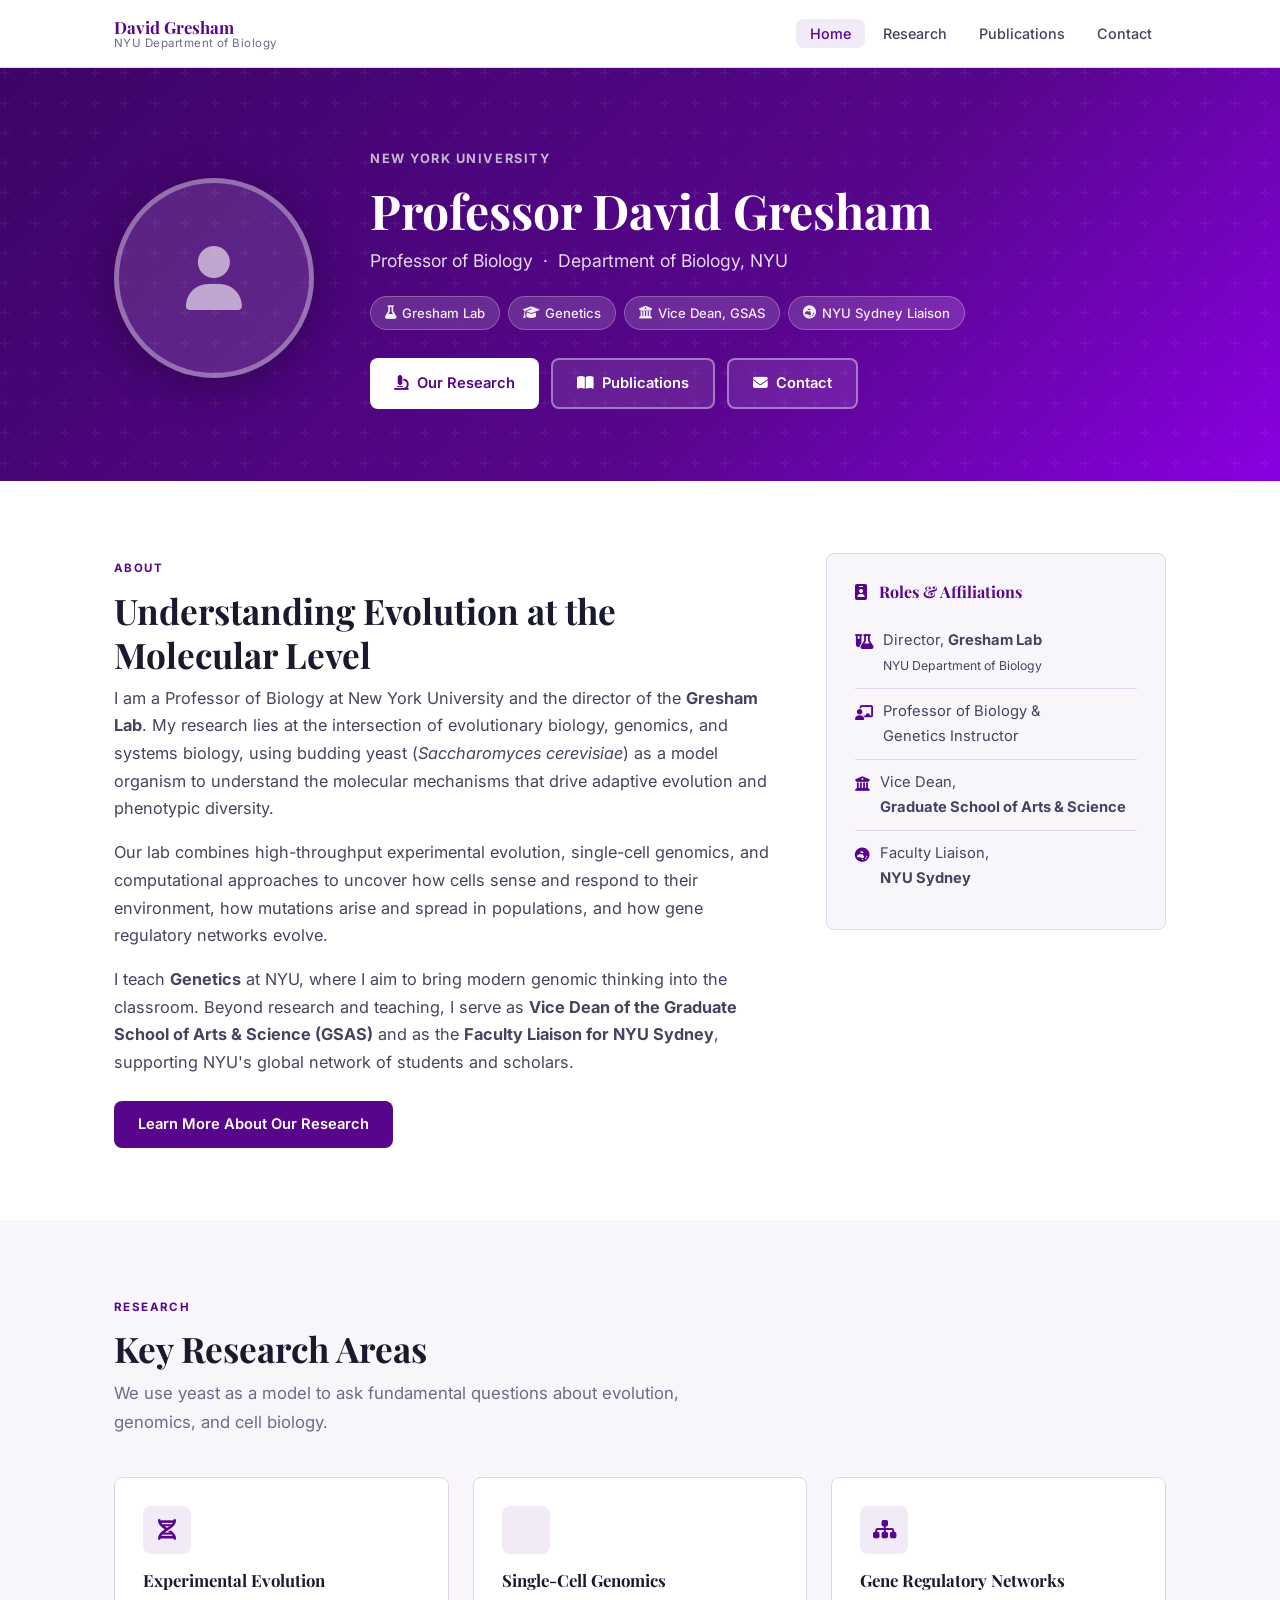
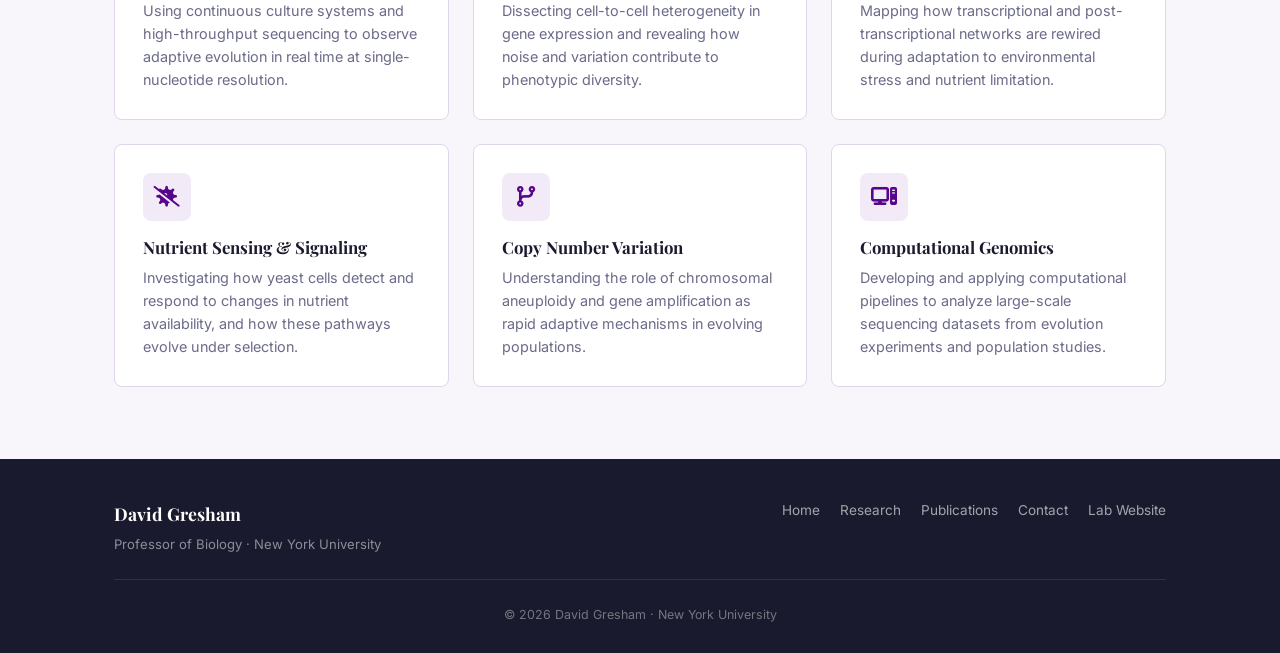
==== index.html @ 955e7662 "Add personal academic website with JSON-driven publications - Four-page static site (home, research," ====
<!DOCTYPE html>
<html lang="en">
<head>
  <meta charset="UTF-8" />
  <meta name="viewport" content="width=device-width, initial-scale=1.0" />
  <title>David Gresham | Professor of Biology, NYU</title>
  <meta name="description" content="David Gresham is a Professor of Biology at New York University, directing the Gresham Lab. Vice Dean of GSAS and Faculty Liaison for NYU Sydney." />

  <!-- Fonts -->
  <link rel="preconnect" href="https://fonts.googleapis.com" />
  <link rel="preconnect" href="https://fonts.gstatic.com" crossorigin />
  <link href="https://fonts.googleapis.com/css2?family=Inter:wght@400;500;600;700&family=Playfair+Display:wght@700&display=swap" rel="stylesheet" />

  <!-- Font Awesome -->
  <link rel="stylesheet" href="https://cdnjs.cloudflare.com/ajax/libs/font-awesome/6.5.0/css/all.min.css" crossorigin="anonymous" />

  <link rel="stylesheet" href="css/style.css" />
</head>
<body>

  <!-- ===== Navigation ===== -->
  <nav class="site-nav">
    <div class="container nav-inner">
      <a href="index.html" class="nav-brand">
        <span class="name">David Gresham</span>
        <span class="title">NYU Department of Biology</span>
      </a>
      <button class="nav-toggle" aria-label="Toggle menu" aria-expanded="false">
        <i class="fa-solid fa-bars"></i>
      </button>
      <ul class="nav-links">
        <li><a href="index.html">Home</a></li>
        <li><a href="research.html">Research</a></li>
        <li><a href="publications.html">Publications</a></li>
        <li><a href="contact.html">Contact</a></li>
      </ul>
    </div>
  </nav>

  <!-- ===== Hero ===== -->
  <header class="hero">
    <div class="container hero-inner">
      <div class="hero-photo-placeholder" aria-label="Photo of Professor David Gresham">
        <i class="fa-solid fa-user"></i>
      </div>
      <div class="hero-text">
        <p class="eyebrow">New York University</p>
        <h1>Professor David Gresham</h1>
        <p class="position">Professor of Biology &nbsp;·&nbsp; Department of Biology, NYU</p>
        <div class="hero-badges">
          <span class="hero-badge"><i class="fa-solid fa-flask"></i> Gresham Lab</span>
          <span class="hero-badge"><i class="fa-solid fa-graduation-cap"></i> Genetics</span>
          <span class="hero-badge"><i class="fa-solid fa-building-columns"></i> Vice Dean, GSAS</span>
          <span class="hero-badge"><i class="fa-solid fa-earth-oceania"></i> NYU Sydney Liaison</span>
        </div>
        <div class="hero-actions">
          <a href="research.html" class="btn btn-white">
            <i class="fa-solid fa-microscope"></i> Our Research
          </a>
          <a href="publications.html" class="btn btn-ghost">
            <i class="fa-solid fa-book-open"></i> Publications
          </a>
          <a href="contact.html" class="btn btn-ghost">
            <i class="fa-solid fa-envelope"></i> Contact
          </a>
        </div>
      </div>
    </div>
  </header>

  <!-- ===== About ===== -->
  <section class="about-section">
    <div class="container">
      <div class="about-grid">
        <div class="about-text">
          <span class="section-label">About</span>
          <h2 class="section-title">Understanding Evolution at the Molecular Level</h2>
          <p>
            I am a Professor of Biology at New York University and the director of the
            <strong>Gresham Lab</strong>. My research lies at the intersection of evolutionary
            biology, genomics, and systems biology, using budding yeast
            (<em>Saccharomyces cerevisiae</em>) as a model organism to understand the molecular
            mechanisms that drive adaptive evolution and phenotypic diversity.
          </p>
          <p>
            Our lab combines high-throughput experimental evolution, single-cell genomics,
            and computational approaches to uncover how cells sense and respond to their
            environment, how mutations arise and spread in populations, and how gene
            regulatory networks evolve.
          </p>
          <p>
            I teach <strong>Genetics</strong> at NYU, where I aim to bring modern genomic
            thinking into the classroom. Beyond research and teaching, I serve as
            <strong>Vice Dean of the Graduate School of Arts &amp; Science (GSAS)</strong> and
            as the <strong>Faculty Liaison for NYU Sydney</strong>, supporting
            NYU's global network of students and scholars.
          </p>
          <div style="margin-top:24px;">
            <a href="research.html" class="btn btn-primary">Learn More About Our Research</a>
          </div>
        </div>

        <aside>
          <div class="about-card">
            <h3><i class="fa-solid fa-id-badge"></i> &nbsp;Roles &amp; Affiliations</h3>
            <ul class="role-list">
              <li>
                <span class="role-icon"><i class="fa-solid fa-flask-vial"></i></span>
                <span>Director, <strong>Gresham Lab</strong><br><small>NYU Department of Biology</small></span>
              </li>
              <li>
                <span class="role-icon"><i class="fa-solid fa-chalkboard-user"></i></span>
                <span>Professor of Biology &amp;<br>Genetics Instructor</span>
              </li>
              <li>
                <span class="role-icon"><i class="fa-solid fa-building-columns"></i></span>
                <span>Vice Dean,<br><strong>Graduate School of Arts &amp; Science</strong></span>
              </li>
              <li>
                <span class="role-icon"><i class="fa-solid fa-earth-oceania"></i></span>
                <span>Faculty Liaison,<br><strong>NYU Sydney</strong></span>
              </li>
            </ul>
          </div>
        </aside>
      </div>
    </div>
  </section>

  <!-- ===== Research Highlights ===== -->
  <section class="highlights-section">
    <div class="container">
      <span class="section-label">Research</span>
      <h2 class="section-title">Key Research Areas</h2>
      <p class="section-subtitle">We use yeast as a model to ask fundamental questions about evolution, genomics, and cell biology.</p>

      <div class="highlights-grid">
        <div class="highlight-card">
          <div class="highlight-icon"><i class="fa-solid fa-dna"></i></div>
          <h3>Experimental Evolution</h3>
          <p>Using continuous culture systems and high-throughput sequencing to observe adaptive evolution in real time at single-nucleotide resolution.</p>
        </div>
        <div class="highlight-card">
          <div class="highlight-icon"><i class="fa-solid fa-chart-scatter"></i></div>
          <h3>Single-Cell Genomics</h3>
          <p>Dissecting cell-to-cell heterogeneity in gene expression and revealing how noise and variation contribute to phenotypic diversity.</p>
        </div>
        <div class="highlight-card">
          <div class="highlight-icon"><i class="fa-solid fa-sitemap"></i></div>
          <h3>Gene Regulatory Networks</h3>
          <p>Mapping how transcriptional and post-transcriptional networks are rewired during adaptation to environmental stress and nutrient limitation.</p>
        </div>
        <div class="highlight-card">
          <div class="highlight-icon"><i class="fa-solid fa-virus-slash"></i></div>
          <h3>Nutrient Sensing &amp; Signaling</h3>
          <p>Investigating how yeast cells detect and respond to changes in nutrient availability, and how these pathways evolve under selection.</p>
        </div>
        <div class="highlight-card">
          <div class="highlight-icon"><i class="fa-solid fa-code-branch"></i></div>
          <h3>Copy Number Variation</h3>
          <p>Understanding the role of chromosomal aneuploidy and gene amplification as rapid adaptive mechanisms in evolving populations.</p>
        </div>
        <div class="highlight-card">
          <div class="highlight-icon"><i class="fa-solid fa-computer"></i></div>
          <h3>Computational Genomics</h3>
          <p>Developing and applying computational pipelines to analyze large-scale sequencing datasets from evolution experiments and population studies.</p>
        </div>
      </div>
    </div>
  </section>

  <!-- ===== Footer ===== -->
  <footer class="site-footer">
    <div class="container">
      <div class="footer-inner">
        <div class="footer-brand">
          <div class="name">David Gresham</div>
          <p>Professor of Biology · New York University</p>
        </div>
        <nav class="footer-links" aria-label="Footer navigation">
          <a href="index.html">Home</a>
          <a href="research.html">Research</a>
          <a href="publications.html">Publications</a>
          <a href="contact.html">Contact</a>
          <a href="https://greshamlab.bio.nyu.edu" target="_blank" rel="noopener">Lab Website</a>
        </nav>
      </div>
      <p class="footer-copy">&copy; <span id="year"></span> David Gresham · New York University</p>
    </div>
  </footer>

  <script src="js/main.js"></script>
  <script>document.getElementById('year').textContent = new Date().getFullYear();</script>
</body>
</html>
---- css/style.css ----
/* ===== CSS Variables ===== */
:root {
  --nyu-purple: #57068c;
  --nyu-purple-dark: #3d0466;
  --nyu-purple-light: #8900e1;
  --nyu-purple-pale: #f3eaf8;
  --accent: #c471ed;
  --text-dark: #1a1a2e;
  --text-mid: #444460;
  --text-light: #6b6b8a;
  --bg: #ffffff;
  --bg-alt: #f8f6fb;
  --border: #e0d6ec;
  --max-width: 1100px;
  --nav-height: 68px;
  --radius: 8px;
  --shadow: 0 2px 16px rgba(87, 6, 140, 0.09);
  --shadow-lg: 0 8px 40px rgba(87, 6, 140, 0.14);
}

/* ===== Reset & Base ===== */
*, *::before, *::after { box-sizing: border-box; margin: 0; padding: 0; }

html { scroll-behavior: smooth; font-size: 16px; }

body {
  font-family: 'Inter', 'Segoe UI', system-ui, sans-serif;
  color: var(--text-dark);
  background: var(--bg);
  line-height: 1.7;
}

img { max-width: 100%; display: block; }
a { color: var(--nyu-purple); text-decoration: none; }
a:hover { color: var(--nyu-purple-light); }

ul { list-style: none; }

h1, h2, h3, h4 {
  font-family: 'Playfair Display', Georgia, serif;
  font-weight: 700;
  line-height: 1.25;
  color: var(--text-dark);
}

/* ===== Utility ===== */
.container {
  max-width: var(--max-width);
  margin: 0 auto;
  padding: 0 24px;
}

.section-label {
  display: inline-block;
  font-size: 0.72rem;
  font-weight: 700;
  letter-spacing: 0.12em;
  text-transform: uppercase;
  color: var(--nyu-purple);
  margin-bottom: 10px;
}

.section-title {
  font-size: clamp(1.6rem, 3vw, 2.2rem);
  margin-bottom: 8px;
}

.section-subtitle {
  color: var(--text-light);
  font-size: 1.05rem;
  max-width: 600px;
}

.tag {
  display: inline-block;
  background: var(--nyu-purple-pale);
  color: var(--nyu-purple);
  font-size: 0.78rem;
  font-weight: 600;
  border-radius: 20px;
  padding: 3px 12px;
  margin: 3px 2px;
}

.btn {
  display: inline-flex;
  align-items: center;
  gap: 8px;
  padding: 11px 24px;
  border-radius: var(--radius);
  font-weight: 600;
  font-size: 0.92rem;
  transition: all 0.2s;
  cursor: pointer;
  border: none;
}

.btn-primary {
  background: var(--nyu-purple);
  color: #fff;
}
.btn-primary:hover {
  background: var(--nyu-purple-dark);
  color: #fff;
  transform: translateY(-1px);
  box-shadow: var(--shadow);
}

.btn-outline {
  background: transparent;
  color: var(--nyu-purple);
  border: 2px solid var(--nyu-purple);
}
.btn-outline:hover {
  background: var(--nyu-purple-pale);
  color: var(--nyu-purple);
  transform: translateY(-1px);
}

/* ===== Navigation ===== */
.site-nav {
  position: sticky;
  top: 0;
  z-index: 100;
  background: rgba(255, 255, 255, 0.95);
  backdrop-filter: blur(10px);
  border-bottom: 1px solid var(--border);
  height: var(--nav-height);
}

.nav-inner {
  display: flex;
  align-items: center;
  justify-content: space-between;
  height: 100%;
}

.nav-brand {
  display: flex;
  flex-direction: column;
  line-height: 1.2;
}

.nav-brand .name {
  font-family: 'Playfair Display', Georgia, serif;
  font-size: 1.05rem;
  font-weight: 700;
  color: var(--nyu-purple);
}

.nav-brand .title {
  font-size: 0.72rem;
  color: var(--text-light);
  letter-spacing: 0.04em;
}

.nav-links {
  display: flex;
  gap: 4px;
  align-items: center;
}

.nav-links a {
  padding: 6px 14px;
  border-radius: var(--radius);
  font-size: 0.9rem;
  font-weight: 500;
  color: var(--text-mid);
  transition: all 0.18s;
}

.nav-links a:hover,
.nav-links a.active {
  background: var(--nyu-purple-pale);
  color: var(--nyu-purple);
}

.nav-toggle {
  display: none;
  background: none;
  border: none;
  cursor: pointer;
  color: var(--text-dark);
  font-size: 1.4rem;
  padding: 6px;
}

/* ===== Hero (Home) ===== */
.hero {
  background: linear-gradient(135deg, var(--nyu-purple-dark) 0%, var(--nyu-purple) 60%, var(--nyu-purple-light) 100%);
  color: white;
  padding: 80px 0 72px;
  overflow: hidden;
  position: relative;
}

.hero::before {
  content: '';
  position: absolute;
  inset: 0;
  background: url("data:image/svg+xml,%3Csvg width='60' height='60' viewBox='0 0 60 60' xmlns='http://www.w3.org/2000/svg'%3E%3Cg fill='none' fill-rule='evenodd'%3E%3Cg fill='%23ffffff' fill-opacity='0.04'%3E%3Cpath d='M36 34v-4h-2v4h-4v2h4v4h2v-4h4v-2h-4zm0-30V0h-2v4h-4v2h4v4h2V6h4V4h-4zM6 34v-4H4v4H0v2h4v4h2v-4h4v-2H6zM6 4V0H4v4H0v2h4v4h2V6h4V4H6z'/%3E%3C/g%3E%3C/g%3E%3C/svg%3E");
}

.hero-inner {
  position: relative;
  display: grid;
  grid-template-columns: auto 1fr;
  gap: 56px;
  align-items: center;
}

.hero-photo {
  width: 200px;
  height: 200px;
  border-radius: 50%;
  border: 5px solid rgba(255,255,255,0.35);
  box-shadow: 0 8px 40px rgba(0,0,0,0.3);
  object-fit: cover;
  background: rgba(255,255,255,0.15);
  display: flex;
  align-items: center;
  justify-content: center;
  flex-shrink: 0;
  overflow: hidden;
}

.hero-photo-placeholder {
  width: 200px;
  height: 200px;
  border-radius: 50%;
  border: 5px solid rgba(255,255,255,0.35);
  box-shadow: 0 8px 40px rgba(0,0,0,0.3);
  background: rgba(255,255,255,0.12);
  display: flex;
  align-items: center;
  justify-content: center;
  flex-shrink: 0;
  color: rgba(255,255,255,0.6);
  font-size: 4rem;
}

.hero-text .eyebrow {
  font-size: 0.8rem;
  font-weight: 700;
  letter-spacing: 0.12em;
  text-transform: uppercase;
  color: rgba(255,255,255,0.7);
  margin-bottom: 10px;
}

.hero-text h1 {
  color: white;
  font-size: clamp(2rem, 4vw, 3rem);
  margin-bottom: 6px;
}

.hero-text .position {
  font-size: 1.1rem;
  color: rgba(255,255,255,0.85);
  margin-bottom: 20px;
}

.hero-badges {
  display: flex;
  flex-wrap: wrap;
  gap: 8px;
  margin-bottom: 28px;
}

.hero-badge {
  display: inline-flex;
  align-items: center;
  gap: 6px;
  background: rgba(255,255,255,0.15);
  border: 1px solid rgba(255,255,255,0.25);
  color: rgba(255,255,255,0.92);
  font-size: 0.82rem;
  font-weight: 500;
  border-radius: 20px;
  padding: 5px 14px;
  backdrop-filter: blur(6px);
}

.hero-actions {
  display: flex;
  gap: 12px;
  flex-wrap: wrap;
}

.hero-actions .btn-white {
  background: white;
  color: var(--nyu-purple);
}
.hero-actions .btn-white:hover {
  background: rgba(255,255,255,0.9);
  color: var(--nyu-purple-dark);
  transform: translateY(-1px);
  box-shadow: 0 4px 16px rgba(0,0,0,0.2);
}

.hero-actions .btn-ghost {
  background: rgba(255,255,255,0.1);
  color: white;
  border: 2px solid rgba(255,255,255,0.4);
}
.hero-actions .btn-ghost:hover {
  background: rgba(255,255,255,0.2);
  color: white;
}

/* ===== About Section ===== */
.about-section {
  padding: 72px 0;
}

.about-grid {
  display: grid;
  grid-template-columns: 1fr 340px;
  gap: 56px;
  align-items: start;
}

.about-text p {
  color: var(--text-mid);
  margin-bottom: 16px;
  font-size: 1.02rem;
}

.about-text p:last-child { margin-bottom: 0; }

.about-card {
  background: var(--bg-alt);
  border: 1px solid var(--border);
  border-radius: var(--radius);
  padding: 28px;
}

.about-card h3 {
  font-size: 1rem;
  margin-bottom: 16px;
  color: var(--nyu-purple);
  display: flex;
  align-items: center;
  gap: 8px;
}

.role-list li {
  display: flex;
  align-items: flex-start;
  gap: 10px;
  padding: 10px 0;
  border-bottom: 1px solid var(--border);
  font-size: 0.92rem;
  color: var(--text-mid);
}
.role-list li:last-child { border-bottom: none; }

.role-list .role-icon {
  color: var(--nyu-purple);
  margin-top: 2px;
  flex-shrink: 0;
}

/* ===== Research Highlights (Home) ===== */
.highlights-section {
  padding: 72px 0;
  background: var(--bg-alt);
}

.highlights-grid {
  display: grid;
  grid-template-columns: repeat(3, 1fr);
  gap: 24px;
  margin-top: 40px;
}

.highlight-card {
  background: white;
  border: 1px solid var(--border);
  border-radius: var(--radius);
  padding: 28px;
  transition: box-shadow 0.2s, transform 0.2s;
}

.highlight-card:hover {
  box-shadow: var(--shadow-lg);
  transform: translateY(-3px);
}

.highlight-icon {
  width: 48px;
  height: 48px;
  border-radius: var(--radius);
  background: var(--nyu-purple-pale);
  color: var(--nyu-purple);
  display: flex;
  align-items: center;
  justify-content: center;
  font-size: 1.3rem;
  margin-bottom: 16px;
}

.highlight-card h3 {
  font-size: 1.05rem;
  margin-bottom: 8px;
}

.highlight-card p {
  font-size: 0.9rem;
  color: var(--text-light);
  line-height: 1.6;
}

/* ===== Page Header (inner pages) ===== */
.page-header {
  background: linear-gradient(135deg, var(--nyu-purple-dark) 0%, var(--nyu-purple) 100%);
  padding: 56px 0 52px;
  color: white;
}

.page-header h1 {
  color: white;
  font-size: clamp(1.8rem, 3vw, 2.6rem);
  margin-bottom: 8px;
}

.page-header p {
  color: rgba(255,255,255,0.78);
  font-size: 1.05rem;
}

/* ===== Research Page ===== */
.research-intro {
  padding: 64px 0 48px;
}

.research-intro-grid {
  display: grid;
  grid-template-columns: 1fr 1fr;
  gap: 48px;
  align-items: center;
}

.research-intro-text p {
  color: var(--text-mid);
  margin-bottom: 14px;
  font-size: 1.02rem;
}

.research-intro-visual {
  background: var(--nyu-purple-pale);
  border-radius: 12px;
  padding: 32px;
  border: 1px solid var(--border);
}

.research-stat-grid {
  display: grid;
  grid-template-columns: 1fr 1fr;
  gap: 20px;
}

.research-stat {
  text-align: center;
  padding: 20px 12px;
  background: white;
  border-radius: var(--radius);
  border: 1px solid var(--border);
}

.research-stat .num {
  font-family: 'Playfair Display', Georgia, serif;
  font-size: 2rem;
  font-weight: 700;
  color: var(--nyu-purple);
  display: block;
}

.research-stat .lbl {
  font-size: 0.8rem;
  color: var(--text-light);
  margin-top: 2px;
}

.research-areas {
  padding: 56px 0;
  background: var(--bg-alt);
}

.areas-grid {
  display: grid;
  grid-template-columns: repeat(2, 1fr);
  gap: 24px;
  margin-top: 36px;
}

.area-card {
  background: white;
  border: 1px solid var(--border);
  border-radius: var(--radius);
  padding: 32px;
  transition: box-shadow 0.2s;
}

.area-card:hover { box-shadow: var(--shadow); }

.area-num {
  font-size: 0.75rem;
  font-weight: 700;
  color: var(--nyu-purple);
  letter-spacing: 0.1em;
  text-transform: uppercase;
  margin-bottom: 10px;
}

.area-card h3 {
  font-size: 1.15rem;
  margin-bottom: 10px;
}

.area-card p {
  font-size: 0.92rem;
  color: var(--text-light);
  line-height: 1.65;
  margin-bottom: 16px;
}

.model-systems {
  padding: 56px 0;
}

.model-system-card {
  display: flex;
  gap: 28px;
  align-items: flex-start;
  padding: 28px;
  border: 1px solid var(--border);
  border-radius: var(--radius);
  margin-bottom: 20px;
  transition: box-shadow 0.2s;
}

.model-system-card:hover { box-shadow: var(--shadow); }

.model-icon {
  font-size: 2.2rem;
  flex-shrink: 0;
  width: 56px;
  height: 56px;
  display: flex;
  align-items: center;
  justify-content: center;
  background: var(--nyu-purple-pale);
  border-radius: var(--radius);
}

.model-system-card h3 {
  font-size: 1.05rem;
  margin-bottom: 6px;
}

.model-system-card p {
  font-size: 0.92rem;
  color: var(--text-light);
  line-height: 1.65;
}

/* ===== Publications Page ===== */
.pub-controls {
  padding: 32px 0 0;
  display: flex;
  gap: 16px;
  flex-wrap: wrap;
  align-items: center;
}

.pub-search {
  flex: 1;
  min-width: 240px;
  position: relative;
}

.pub-search input {
  width: 100%;
  padding: 10px 16px 10px 40px;
  border: 1px solid var(--border);
  border-radius: var(--radius);
  font-size: 0.92rem;
  outline: none;
  transition: border-color 0.2s;
  color: var(--text-dark);
}

.pub-search input:focus { border-color: var(--nyu-purple); }

.pub-search .search-icon {
  position: absolute;
  left: 14px;
  top: 50%;
  transform: translateY(-50%);
  color: var(--text-light);
  font-size: 0.9rem;
}

.pub-filter-btns {
  display: flex;
  gap: 8px;
  flex-wrap: wrap;
}

.filter-btn {
  padding: 8px 16px;
  border-radius: 20px;
  font-size: 0.82rem;
  font-weight: 600;
  border: 1.5px solid var(--border);
  background: white;
  color: var(--text-mid);
  cursor: pointer;
  transition: all 0.18s;
}

.filter-btn:hover,
.filter-btn.active {
  background: var(--nyu-purple);
  border-color: var(--nyu-purple);
  color: white;
}

.publications-list {
  padding: 32px 0 72px;
}

.pub-year-group { margin-bottom: 40px; }

.pub-year-heading {
  font-family: 'Playfair Display', Georgia, serif;
  font-size: 1.4rem;
  color: var(--nyu-purple);
  margin-bottom: 16px;
  padding-bottom: 8px;
  border-bottom: 2px solid var(--border);
}

.pub-entry {
  display: flex;
  gap: 20px;
  padding: 20px 0;
  border-bottom: 1px solid var(--border);
  transition: background 0.15s;
}

.pub-entry:last-child { border-bottom: none; }

.pub-number {
  font-size: 0.82rem;
  color: var(--text-light);
  min-width: 28px;
  padding-top: 2px;
  text-align: right;
}

.pub-content { flex: 1; }

.pub-title {
  font-weight: 600;
  font-size: 0.97rem;
  color: var(--text-dark);
  margin-bottom: 4px;
  line-height: 1.45;
}

.pub-title a { color: inherit; }
.pub-title a:hover { color: var(--nyu-purple); }

.pub-authors {
  font-size: 0.87rem;
  color: var(--text-mid);
  margin-bottom: 4px;
}

.pub-authors strong {
  color: var(--nyu-purple);
  font-weight: 600;
}

.pub-journal {
  font-size: 0.85rem;
  color: var(--text-light);
  font-style: italic;
  margin-bottom: 8px;
}

.pub-links {
  display: flex;
  gap: 10px;
  flex-wrap: wrap;
}

.pub-link {
  display: inline-flex;
  align-items: center;
  gap: 5px;
  font-size: 0.78rem;
  font-weight: 600;
  color: var(--nyu-purple);
  border: 1px solid var(--border);
  border-radius: 4px;
  padding: 3px 10px;
  transition: all 0.15s;
}

.pub-link:hover {
  background: var(--nyu-purple-pale);
  border-color: var(--nyu-purple);
  color: var(--nyu-purple);
}

/* ===== Contact Page ===== */
.contact-section {
  padding: 64px 0 80px;
}

.contact-grid {
  display: grid;
  grid-template-columns: 1fr 1fr;
  gap: 56px;
  align-items: start;
}

.contact-info h2 {
  font-size: 1.6rem;
  margin-bottom: 14px;
}

.contact-info .lead {
  color: var(--text-mid);
  margin-bottom: 36px;
  font-size: 1rem;
}

.contact-details { margin-bottom: 36px; }

.contact-item {
  display: flex;
  align-items: flex-start;
  gap: 16px;
  margin-bottom: 20px;
}

.contact-item-icon {
  width: 42px;
  height: 42px;
  border-radius: var(--radius);
  background: var(--nyu-purple-pale);
  color: var(--nyu-purple);
  display: flex;
  align-items: center;
  justify-content: center;
  font-size: 1rem;
  flex-shrink: 0;
}

.contact-item-text strong {
  display: block;
  font-size: 0.82rem;
  text-transform: uppercase;
  letter-spacing: 0.07em;
  color: var(--text-light);
  margin-bottom: 2px;
}

.contact-item-text span,
.contact-item-text a {
  font-size: 0.95rem;
  color: var(--text-dark);
}

.contact-item-text a:hover { color: var(--nyu-purple); }

.social-links {
  display: flex;
  gap: 10px;
  flex-wrap: wrap;
}

.social-link {
  display: inline-flex;
  align-items: center;
  gap: 8px;
  padding: 9px 16px;
  border-radius: var(--radius);
  border: 1.5px solid var(--border);
  font-size: 0.85rem;
  font-weight: 600;
  color: var(--text-mid);
  transition: all 0.18s;
}

.social-link:hover {
  background: var(--nyu-purple-pale);
  border-color: var(--nyu-purple);
  color: var(--nyu-purple);
}

.contact-form-wrapper {
  background: var(--bg-alt);
  border: 1px solid var(--border);
  border-radius: var(--radius);
  padding: 36px;
}

.contact-form-wrapper h3 {
  font-size: 1.2rem;
  margin-bottom: 24px;
}

.form-group {
  margin-bottom: 20px;
}

.form-group label {
  display: block;
  font-size: 0.85rem;
  font-weight: 600;
  color: var(--text-mid);
  margin-bottom: 6px;
}

.form-group input,
.form-group select,
.form-group textarea {
  width: 100%;
  padding: 10px 14px;
  border: 1.5px solid var(--border);
  border-radius: var(--radius);
  font-size: 0.92rem;
  font-family: inherit;
  color: var(--text-dark);
  background: white;
  transition: border-color 0.2s;
  outline: none;
}

.form-group input:focus,
.form-group select:focus,
.form-group textarea:focus {
  border-color: var(--nyu-purple);
  box-shadow: 0 0 0 3px rgba(87, 6, 140, 0.08);
}

.form-group textarea { resize: vertical; min-height: 120px; }

.form-status {
  display: none;
  padding: 12px 16px;
  border-radius: var(--radius);
  font-size: 0.9rem;
  margin-top: 12px;
}

.form-status.success {
  display: block;
  background: #f0fdf4;
  border: 1px solid #bbf7d0;
  color: #166534;
}

.form-status.error {
  display: block;
  background: #fef2f2;
  border: 1px solid #fecaca;
  color: #991b1b;
}

/* ===== Footer ===== */
.site-footer {
  background: var(--text-dark);
  color: rgba(255,255,255,0.7);
  padding: 40px 0 28px;
}

.footer-inner {
  display: flex;
  justify-content: space-between;
  align-items: flex-start;
  gap: 32px;
  flex-wrap: wrap;
  padding-bottom: 24px;
  margin-bottom: 24px;
  border-bottom: 1px solid rgba(255,255,255,0.1);
}

.footer-brand .name {
  font-family: 'Playfair Display', Georgia, serif;
  font-size: 1.1rem;
  color: white;
  font-weight: 700;
  margin-bottom: 4px;
}

.footer-brand p {
  font-size: 0.82rem;
  color: rgba(255,255,255,0.5);
}

.footer-links {
  display: flex;
  gap: 20px;
}

.footer-links a {
  font-size: 0.85rem;
  color: rgba(255,255,255,0.6);
  transition: color 0.15s;
}

.footer-links a:hover { color: white; }

.footer-copy {
  font-size: 0.78rem;
  color: rgba(255,255,255,0.4);
  text-align: center;
}

/* ===== Publication loading / error states ===== */
.pub-loading,
.pub-error {
  padding: 48px 0;
  text-align: center;
  font-size: 0.95rem;
  color: var(--text-light);
}

.pub-error { color: #991b1b; }

/* ===== Responsive ===== */
@media (max-width: 900px) {
  .hero-inner { grid-template-columns: 1fr; text-align: center; gap: 28px; }
  .hero-photo-placeholder { margin: 0 auto; }
  .hero-badges, .hero-actions { justify-content: center; }
  .about-grid { grid-template-columns: 1fr; }
  .highlights-grid { grid-template-columns: 1fr 1fr; }
  .research-intro-grid { grid-template-columns: 1fr; }
  .areas-grid { grid-template-columns: 1fr; }
  .contact-grid { grid-template-columns: 1fr; }
  .footer-inner { flex-direction: column; align-items: center; text-align: center; }
  .footer-links { flex-wrap: wrap; justify-content: center; }
}

@media (max-width: 600px) {
  .nav-links { display: none; flex-direction: column; position: absolute; top: var(--nav-height); left: 0; right: 0; background: white; border-bottom: 1px solid var(--border); padding: 12px 24px 20px; gap: 4px; }
  .nav-links.open { display: flex; }
  .nav-toggle { display: block; }
  .highlights-grid { grid-template-columns: 1fr; }
  .research-stat-grid { grid-template-columns: 1fr 1fr; }
}
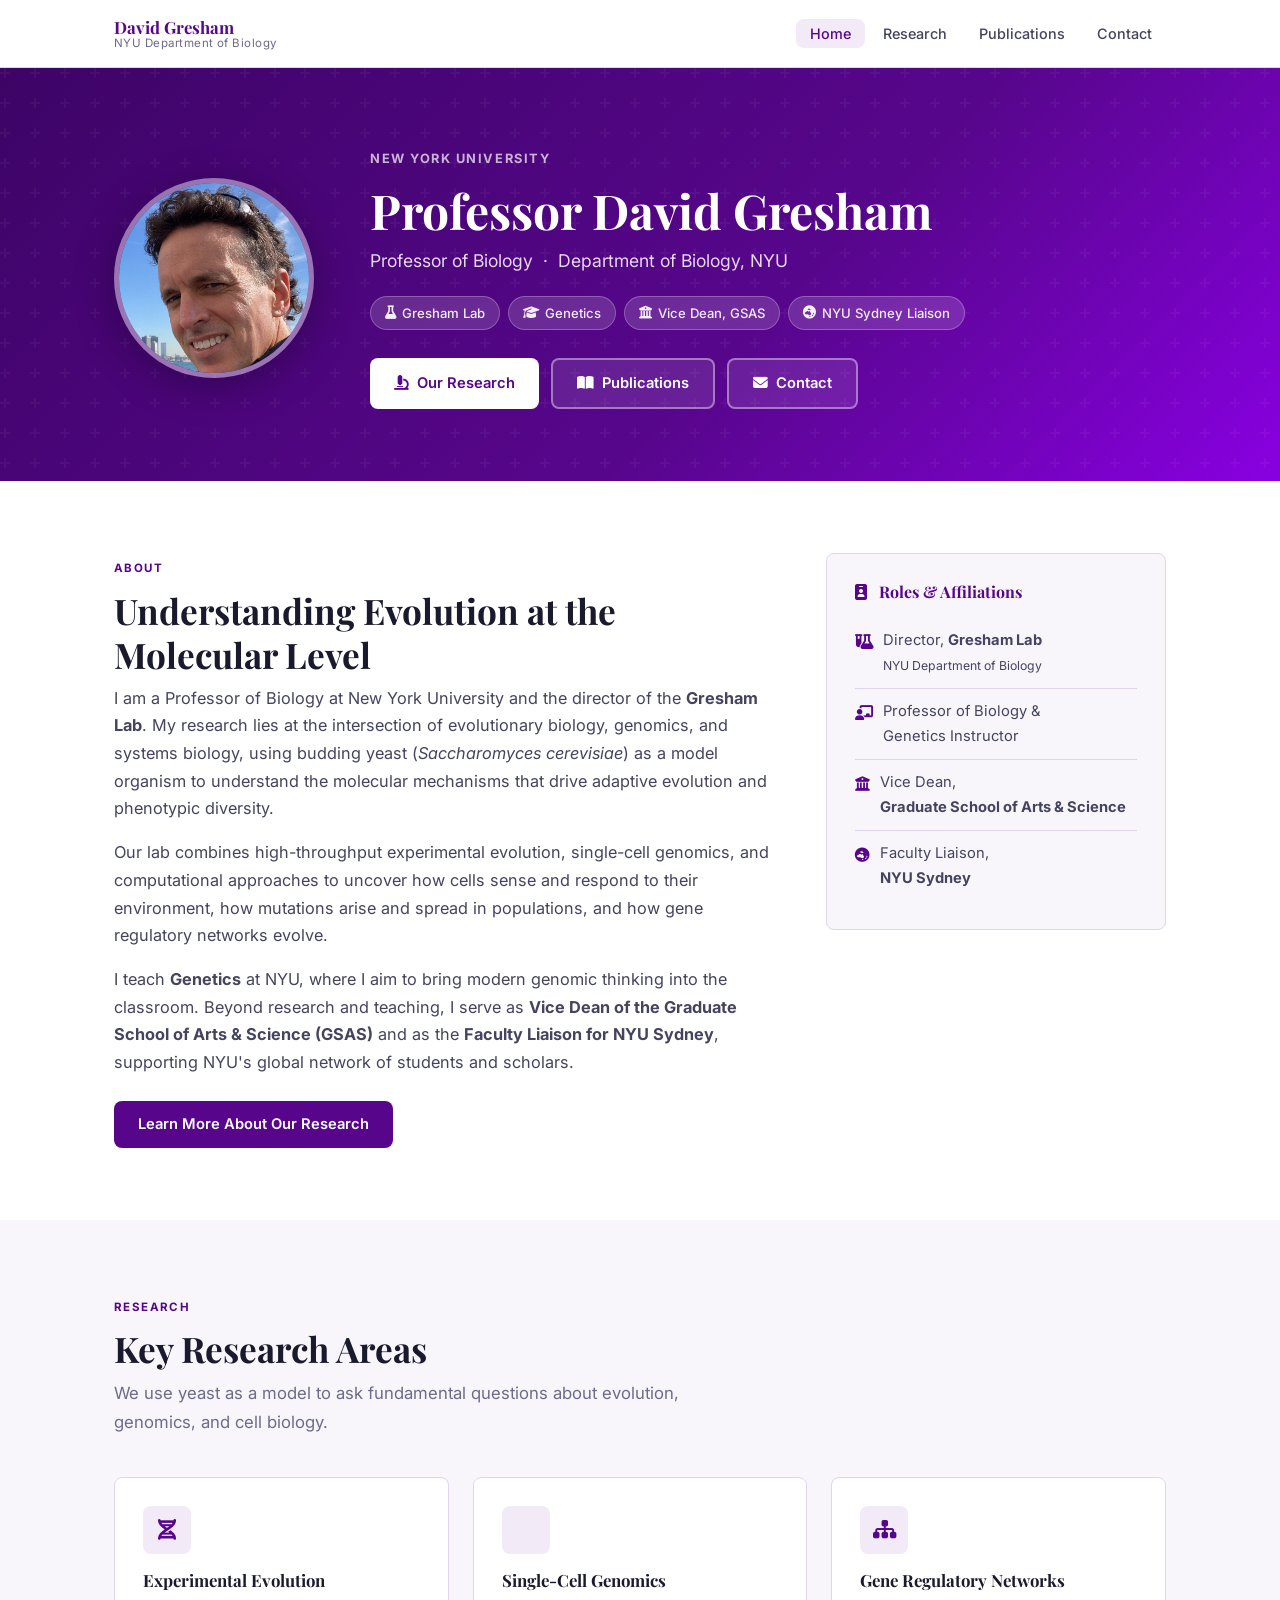
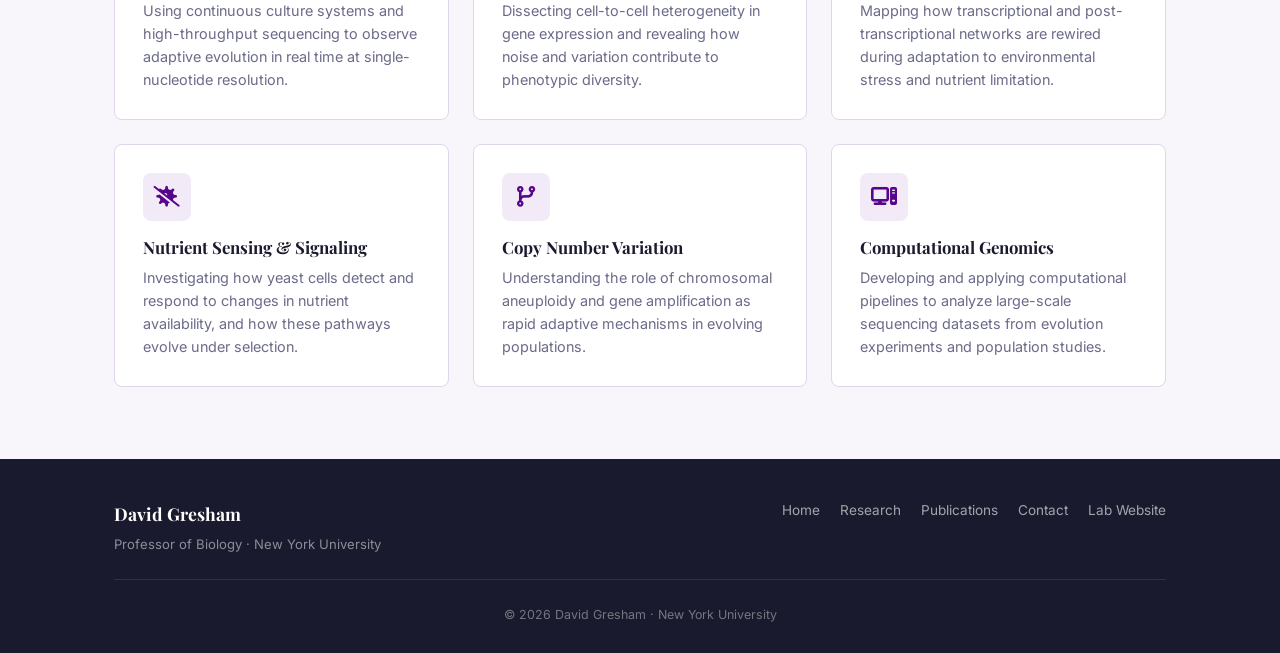
==== commit b0108147: "Add headshot photo to hero Co-Authored-By: Claude Sonnet 4.6 <noreply@anthropic.com>" ====
--- a/index.html
+++ b/index.html
@@ -40,9 +40,7 @@
   <!-- ===== Hero ===== -->
   <header class="hero">
     <div class="container hero-inner">
-      <div class="hero-photo-placeholder" aria-label="Photo of Professor David Gresham">
-        <i class="fa-solid fa-user"></i>
-      </div>
+      <img class="hero-photo" src="images/headshot.jpg" alt="Professor David Gresham" />
       <div class="hero-text">
         <p class="eyebrow">New York University</p>
         <h1>Professor David Gresham</h1>
